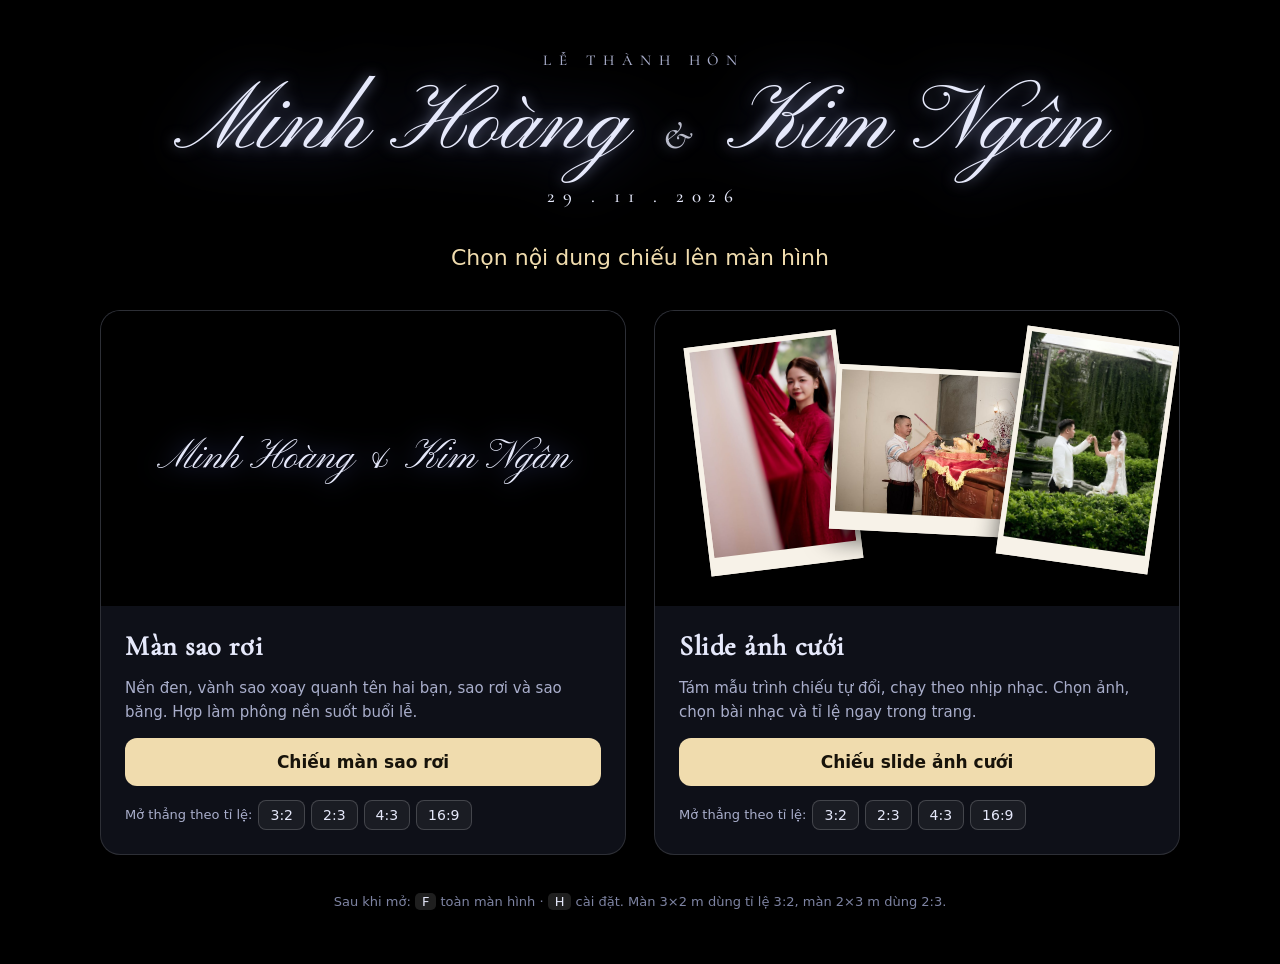
==== index.html @ 8061156f "Trang lễ cưới: trang chọn, màn sao rơi, slide ảnh cưới Co-Authored-By: Claude Fable 5.2 <noreply@ant" ====
<!doctype html>
<html lang="vi">
<head>
<meta charset="utf-8">
<meta name="viewport" content="width=device-width, initial-scale=1">
<meta name="robots" content="noindex, nofollow">
<title>Minh Hoàng &amp; Kim Ngân · Màn hình lễ cưới</title>
<link rel="stylesheet" href="sao-roi/fonts/fonts.css">
<style>
  :root { --ink: #e6e9fb; --soft: #a9aecb; --gold: #f0dcae; }
  * { box-sizing: border-box; margin: 0; }
  html, body { min-height: 100%; background: #000; }
  body {
    font-family: "Cormorant Garamond", "Times New Roman", serif; color: var(--ink);
    display: grid; place-items: center; padding: clamp(20px, 4vw, 56px) 16px;
    -webkit-font-smoothing: antialiased;
  }
  #sky { position: fixed; inset: 0; width: 100%; height: 100%; z-index: 0; }
  main { position: relative; z-index: 1; width: min(1080px, 100%); display: grid; gap: clamp(22px, 4vh, 44px); }

  header { text-align: center; }
  header small { font-size: clamp(12px, 1.4vw, 15px); font-weight: 500; letter-spacing: .5em; text-indent: .5em; text-transform: uppercase; color: var(--soft); display: block; }
  header h1 {
    font: 400 clamp(30px, 8vw, 92px)/1.25 "Pinyon Script", cursive; padding: 0 .2em; white-space: nowrap;
    filter: drop-shadow(0 0 .07em rgba(196, 208, 255, .5)) drop-shadow(0 0 .3em rgba(110, 130, 255, .3));
  }
  header h1 i { font: italic 500 .42em/1 "Cormorant Garamond", serif; opacity: .8; margin: 0 .3em; }
  header p { font-size: clamp(14px, 1.7vw, 19px); letter-spacing: .4em; text-indent: .4em; }

  .ask { text-align: center; font: 500 clamp(17px, 2vw, 22px)/1.4 system-ui, "Segoe UI", sans-serif; color: var(--gold); }
  .pick { display: grid; grid-template-columns: repeat(auto-fit, minmax(300px, 1fr)); gap: clamp(14px, 2.4vw, 28px); }

  .card {
    display: grid; grid-template-rows: auto 1fr; border-radius: 20px; overflow: hidden;
    background: rgba(18, 20, 30, .82); border: 1px solid rgba(255, 255, 255, .13);
    transition: border-color .25s, transform .25s, box-shadow .25s;
  }
  .card:hover, .card:focus-within { border-color: var(--gold); transform: translateY(-4px); box-shadow: 0 24px 60px rgba(0, 0, 0, .6), 0 0 50px rgba(240, 220, 174, .1); }
  .view { position: relative; aspect-ratio: 16 / 9; background: #000; overflow: hidden; display: block; color: var(--ink); text-decoration: none; }
  .view canvas { width: 100%; height: 100%; display: block; }
  .view .mini { position: absolute; inset: 0; display: grid; place-content: center; text-align: center; pointer-events: none; }
  .view .mini b { font: 400 clamp(22px, 3.4vw, 40px)/1.2 "Pinyon Script", cursive; filter: drop-shadow(0 0 .3em rgba(110, 130, 255, .5)); }
  .view .ph { position: absolute; background: #f7f2e8 center / cover no-repeat; border: 5px solid #f7f2e8; border-bottom-width: 18px;
    box-shadow: 0 10px 24px rgba(0, 0, 0, .6); transition: transform .5s cubic-bezier(.2, .8, .2, 1); }
  .card:hover .ph { transform: rotate(var(--r2)) scale(1.04); }

  .body { padding: clamp(16px, 2.2vw, 24px); display: grid; gap: 14px; align-content: start; font-family: system-ui, "Segoe UI", sans-serif; }
  .body h2 { font: 600 clamp(22px, 2.6vw, 28px)/1.2 "Cormorant Garamond", serif; letter-spacing: .02em; }
  .body p { font-size: 15px; line-height: 1.55; color: var(--soft); }
  .go {
    display: block; text-align: center; padding: 14px 18px; border-radius: 12px; text-decoration: none;
    font-weight: 600; font-size: 17px; background: var(--gold); color: #17130a; transition: background .15s;
  }
  .go:hover, .go:focus-visible { background: #fff0c9; outline: none; }
  .ratios { display: flex; flex-wrap: wrap; gap: 6px; align-items: center; font-size: 13px; color: var(--soft); }
  .ratios a {
    padding: 6px 11px; border-radius: 8px; text-decoration: none; color: var(--ink); font-size: 14px;
    border: 1px solid rgba(255, 255, 255, .18); background: rgba(255, 255, 255, .05);
  }
  .ratios a:hover, .ratios a:focus-visible { border-color: var(--gold); color: var(--gold); outline: none; }

  footer { text-align: center; font: 13px/1.7 system-ui, "Segoe UI", sans-serif; color: #7e84a3; }
  kbd { padding: 1px 7px; border-radius: 5px; background: rgba(255, 255, 255, .12); font: inherit; color: var(--ink); }
  @media (prefers-reduced-motion: reduce) { .card, .ph { transition: none; } }
</style>
</head>
<body>
<canvas id="sky"></canvas>

<main>
  <header>
    <small>Lễ Thành Hôn</small>
    <h1>Minh Hoàng <i>&amp;</i> Kim Ngân</h1>
    <p>29 . 11 . 2026</p>
  </header>

  <p class="ask">Chọn nội dung chiếu lên màn hình</p>

  <div class="pick">
    <article class="card">
      <a class="view" href="sao-roi/" aria-label="Mở màn sao rơi" tabindex="-1">
        <canvas id="demo"></canvas>
        <div class="mini"><b>Minh Hoàng &amp; Kim Ngân</b></div>
      </a>
      <div class="body">
        <h2>Màn sao rơi</h2>
        <p>Nền đen, vành sao xoay quanh tên hai bạn, sao rơi và sao băng. Hợp làm phông nền suốt buổi lễ.</p>
        <a class="go" href="sao-roi/">Chiếu màn sao rơi</a>
        <div class="ratios">Mở thẳng theo tỉ lệ:
          <a href="sao-roi/?ratio=3x2">3:2</a><a href="sao-roi/?ratio=2x3">2:3</a><a href="sao-roi/?ratio=4x3">4:3</a><a href="sao-roi/?ratio=16x9">16:9</a>
        </div>
      </div>
    </article>

    <article class="card">
      <a class="view" href="slide-anh/" aria-label="Mở slide ảnh cưới" tabindex="-1" id="stack"></a>
      <div class="body">
        <h2>Slide ảnh cưới</h2>
        <p>Tám mẫu trình chiếu tự đổi, chạy theo nhịp nhạc. Chọn ảnh, chọn bài nhạc và tỉ lệ ngay trong trang.</p>
        <a class="go" href="slide-anh/">Chiếu slide ảnh cưới</a>
        <div class="ratios">Mở thẳng theo tỉ lệ:
          <a href="slide-anh/?ratio=3x2">3:2</a><a href="slide-anh/?ratio=2x3">2:3</a><a href="slide-anh/?ratio=4x3">4:3</a><a href="slide-anh/?ratio=16x9">16:9</a>
        </div>
      </div>
    </article>
  </div>

  <footer>
    Sau khi mở: <kbd>F</kbd> toàn màn hình · <kbd>H</kbd> cài đặt. Màn 3×2 m dùng tỉ lệ 3:2, màn 2×3 m dùng 2:3.
  </footer>
</main>

<script src="slide-anh/photos.js"></script>
<script>
(() => {
  'use strict';
  const rnd = (a, b) => a + Math.random() * (b - a);

  /** Trời sao nhẹ: nền trang và ô xem trước của màn sao rơi dùng chung. */
  function sky(cv, { count, fall }) {
    const g = cv.getContext('2d');
    let W = 0, H = 0, stars = [], drops = [];
    function size() {
      const r = cv.getBoundingClientRect(), d = Math.min(devicePixelRatio || 1, 2);
      W = cv.width = Math.round(r.width * d); H = cv.height = Math.round(r.height * d);
      const n = Math.round(count * W * H / 2e6);
      stars = Array.from({ length: n }, () => ({ x: Math.random(), y: Math.random(), s: rnd(.6, 1.9) * d, a: rnd(.2, .9), tw: rnd(.4, 2.2), ph: rnd(0, 6.28) }));
      drops = Array.from({ length: fall }, () => ({ x: Math.random(), y: rnd(-.2, 1), v: rnd(.05, .2), l: rnd(.04, .12), a: rnd(.2, .7) }));
    }
    size(); new ResizeObserver(size).observe(cv);
    let last = performance.now();
    (function frame(now) {
      requestAnimationFrame(frame);
      const dt = Math.min(.05, Math.max(0, (now - last) / 1000)), t = now / 1000; last = now;
      g.clearRect(0, 0, W, H);
      g.fillStyle = '#dfe6ff';
      for (const s of stars) { g.globalAlpha = s.a * (.55 + .45 * Math.sin(t * s.tw + s.ph)); g.fillRect(s.x * W, s.y * H, s.s, s.s); }
      for (const d of drops) {
        d.y += d.v * dt; if (d.y - d.l > 1) { d.y = -.05; d.x = Math.random(); }
        const x = d.x * W, y = d.y * H, l = d.l * H, gr = g.createLinearGradient(0, y - l, 0, y);
        gr.addColorStop(0, 'rgba(210,220,255,0)'); gr.addColorStop(1, `rgba(255,255,255,${d.a})`);
        g.globalAlpha = 1; g.fillStyle = gr; g.fillRect(x, y - l, Math.max(1, W / 900), l);
        g.fillStyle = '#dfe6ff';
      }
      g.globalAlpha = 1;
    })(last);
  }
  sky(document.getElementById('sky'), { count: 260, fall: 0 });
  sky(document.getElementById('demo'), { count: 900, fall: 14 });

  // Ô xem trước của slide: ba tấm ảnh chọn ngẫu nhiên, xếp chồng kiểu ảnh lấy liền
  const stack = document.getElementById('stack'), all = window.PHOTOS || [];
  const pickOne = want => { const c = all.filter(want); return c.length ? c[(Math.random() * c.length) | 0] : all[(Math.random() * all.length) | 0]; };
  const spots = [
    { p: pickOne(p => p.a < 1), l: 8, t: 9, h: 78, r: -7 },
    { p: pickOne(p => p.a > 1), l: 34, t: 20, h: 56, r: 3 },
    { p: pickOne(p => p.a < 1), l: 68, t: 8, h: 78, r: 8 },
  ];
  for (const s of spots) {
    if (!s.p) continue;
    const d = document.createElement('div'); d.className = 'ph';
    d.style.cssText = `left:${s.l}%;top:${s.t}%;height:${s.h}%;aspect-ratio:${s.p.a};transform:rotate(${s.r}deg);--r2:${s.r * .4}deg;` +
      `background-image:url("slide-anh/photos/s/${encodeURIComponent(s.p.f)}");background-position:${s.p.fx * 100}% ${s.p.fy * 100}%`;
    stack.appendChild(d);
  }
})();
</script>
</body>
</html>
---- sao-roi/fonts/fonts.css ----
@font-face {
  font-family: 'Cormorant Garamond';
  font-style: italic;
  font-weight: 500;
  font-display: block;
  src: url(CormorantGaramond-italic-vietnamese.woff2) format('woff2');
  unicode-range: U+0102-0103, U+0110-0111, U+0128-0129, U+0168-0169, U+01A0-01A1, U+01AF-01B0, U+0300-0301, U+0303-0304, U+0308-0309, U+0323, U+0329, U+1EA0-1EF9, U+20AB;
}
@font-face {
  font-family: 'Cormorant Garamond';
  font-style: italic;
  font-weight: 500;
  font-display: block;
  src: url(CormorantGaramond-italic-latin-ext.woff2) format('woff2');
  unicode-range: U+0100-02BA, U+02BD-02C5, U+02C7-02CC, U+02CE-02D7, U+02DD-02FF, U+0304, U+0308, U+0329, U+1D00-1DBF, U+1E00-1E9F, U+1EF2-1EFF, U+2020, U+20A0-20AB, U+20AD-20C4, U+2113, U+2C60-2C7F, U+A720-A7FF;
}
@font-face {
  font-family: 'Cormorant Garamond';
  font-style: italic;
  font-weight: 500;
  font-display: block;
  src: url(CormorantGaramond-italic-latin.woff2) format('woff2');
  unicode-range: U+0000-00FF, U+0131, U+0152-0153, U+02BB-02BC, U+02C6, U+02DA, U+02DC, U+0304, U+0308, U+0329, U+2000-206F, U+20AC, U+2122, U+2191, U+2193, U+2212, U+2215, U+FEFF, U+FFFD;
}
@font-face {
  font-family: 'Cormorant Garamond';
  font-style: normal;
  font-weight: 500;
  font-display: block;
  src: url(CormorantGaramond-normal-vietnamese.woff2) format('woff2');
  unicode-range: U+0102-0103, U+0110-0111, U+0128-0129, U+0168-0169, U+01A0-01A1, U+01AF-01B0, U+0300-0301, U+0303-0304, U+0308-0309, U+0323, U+0329, U+1EA0-1EF9, U+20AB;
}
@font-face {
  font-family: 'Cormorant Garamond';
  font-style: normal;
  font-weight: 500;
  font-display: block;
  src: url(CormorantGaramond-normal-latin-ext.woff2) format('woff2');
  unicode-range: U+0100-02BA, U+02BD-02C5, U+02C7-02CC, U+02CE-02D7, U+02DD-02FF, U+0304, U+0308, U+0329, U+1D00-1DBF, U+1E00-1E9F, U+1EF2-1EFF, U+2020, U+20A0-20AB, U+20AD-20C4, U+2113, U+2C60-2C7F, U+A720-A7FF;
}
@font-face {
  font-family: 'Cormorant Garamond';
  font-style: normal;
  font-weight: 500;
  font-display: block;
  src: url(CormorantGaramond-normal-latin.woff2) format('woff2');
  unicode-range: U+0000-00FF, U+0131, U+0152-0153, U+02BB-02BC, U+02C6, U+02DA, U+02DC, U+0304, U+0308, U+0329, U+2000-206F, U+20AC, U+2122, U+2191, U+2193, U+2212, U+2215, U+FEFF, U+FFFD;
}
@font-face {
  font-family: 'Pinyon Script';
  font-style: normal;
  font-weight: 400;
  font-display: block;
  src: url(PinyonScript-normal-vietnamese.woff2) format('woff2');
  unicode-range: U+0102-0103, U+0110-0111, U+0128-0129, U+0168-0169, U+01A0-01A1, U+01AF-01B0, U+0300-0301, U+0303-0304, U+0308-0309, U+0323, U+0329, U+1EA0-1EF9, U+20AB;
}
@font-face {
  font-family: 'Pinyon Script';
  font-style: normal;
  font-weight: 400;
  font-display: block;
  src: url(PinyonScript-normal-latin-ext.woff2) format('woff2');
  unicode-range: U+0100-02BA, U+02BD-02C5, U+02C7-02CC, U+02CE-02D7, U+02DD-02FF, U+0304, U+0308, U+0329, U+1D00-1DBF, U+1E00-1E9F, U+1EF2-1EFF, U+2020, U+20A0-20AB, U+20AD-20C4, U+2113, U+2C60-2C7F, U+A720-A7FF;
}
@font-face {
  font-family: 'Pinyon Script';
  font-style: normal;
  font-weight: 400;
  font-display: block;
  src: url(PinyonScript-normal-latin.woff2) format('woff2');
  unicode-range: U+0000-00FF, U+0131, U+0152-0153, U+02BB-02BC, U+02C6, U+02DA, U+02DC, U+0304, U+0308, U+0329, U+2000-206F, U+20AC, U+2122, U+2191, U+2193, U+2212, U+2215, U+FEFF, U+FFFD;
}
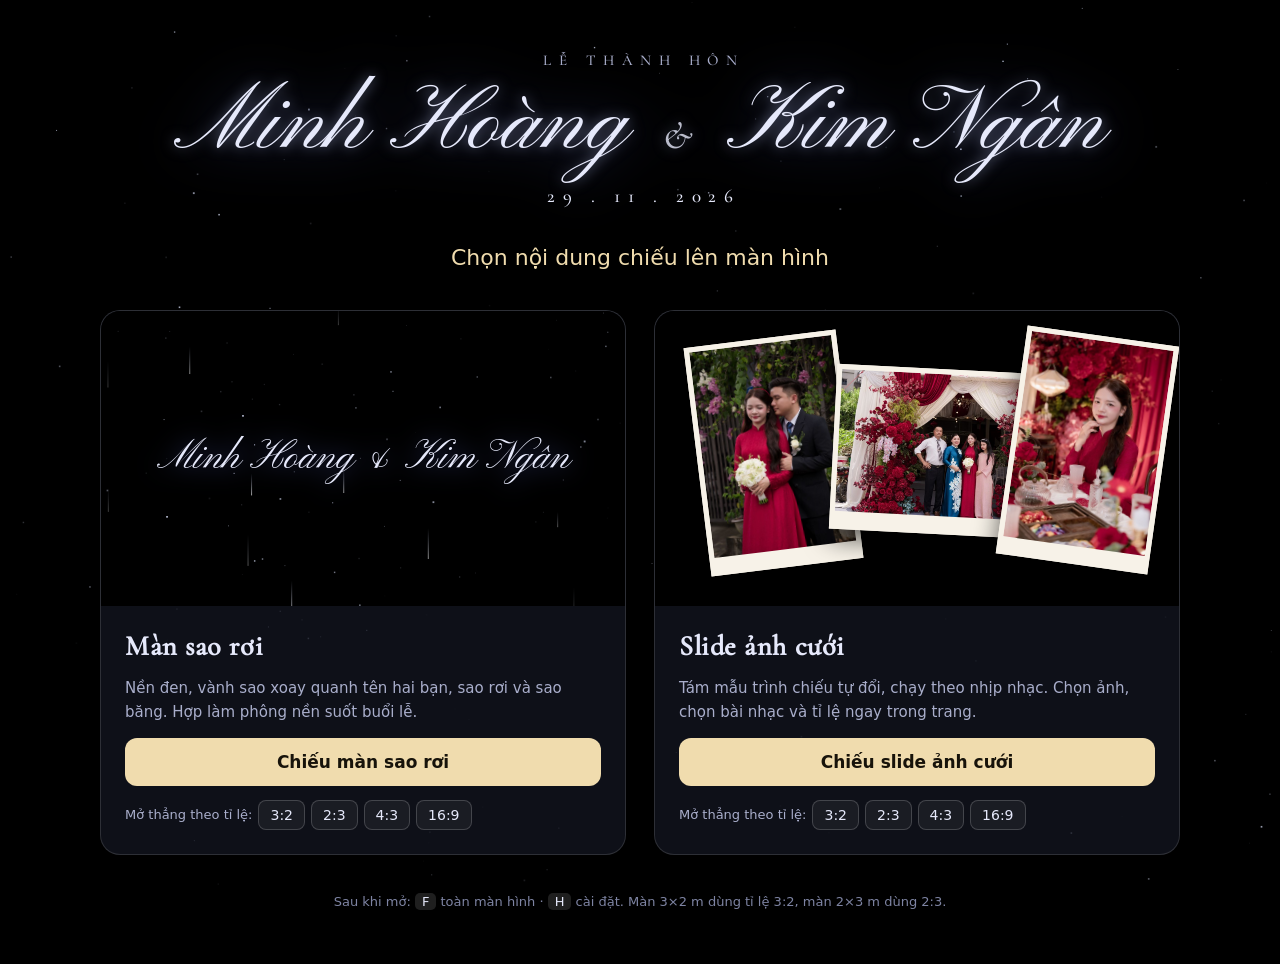
==== commit 1b9bd83c: "Tối ưu giao diện điện thoại; trộn thứ tự nhạc mỗi lần tải trang Co-Authored-By: Claude Fable 5.2 <no" ====
--- a/index.html
+++ b/index.html
@@ -2,7 +2,8 @@
 <html lang="vi">
 <head>
 <meta charset="utf-8">
-<meta name="viewport" content="width=device-width, initial-scale=1">
+<meta name="viewport" content="width=device-width, initial-scale=1, viewport-fit=cover">
+<meta name="theme-color" content="#000000">
 <meta name="robots" content="noindex, nofollow">
 <title>Minh Hoàng &amp; Kim Ngân · Màn hình lễ cưới</title>
 <link rel="stylesheet" href="sao-roi/fonts/fonts.css">
@@ -61,6 +62,13 @@
 
   footer { text-align: center; font: 13px/1.7 system-ui, "Segoe UI", sans-serif; color: #7e84a3; }
   kbd { padding: 1px 7px; border-radius: 5px; background: rgba(255, 255, 255, .12); font: inherit; color: var(--ink); }
+  @media (max-width: 640px) {
+    .pick { grid-template-columns: 1fr; }
+    .view { aspect-ratio: 2 / 1; }
+    .ratios a { padding: 10px 14px; flex: 1; text-align: center; }
+    .ratios { row-gap: 8px; }
+    footer kbd { display: none; }
+  }
   @media (prefers-reduced-motion: reduce) { .card, .ph { transition: none; } }
 </style>
 </head>
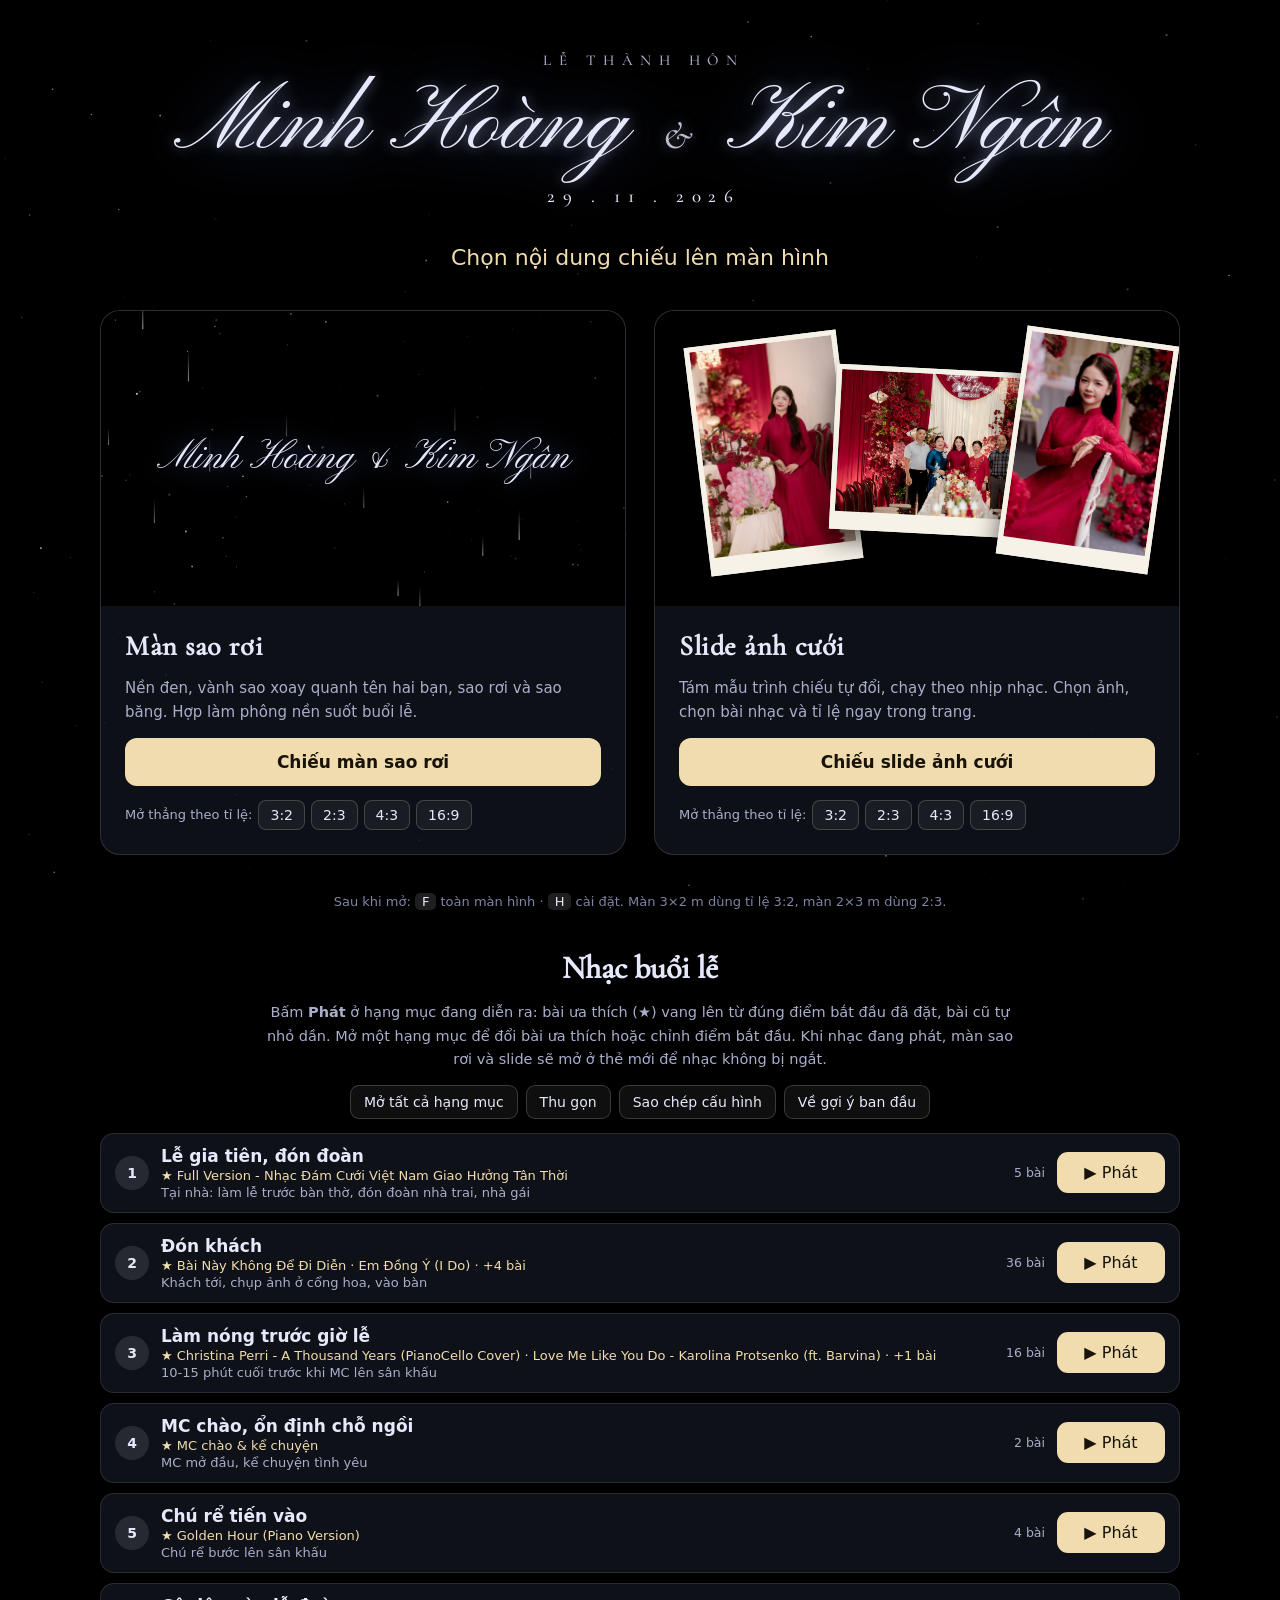
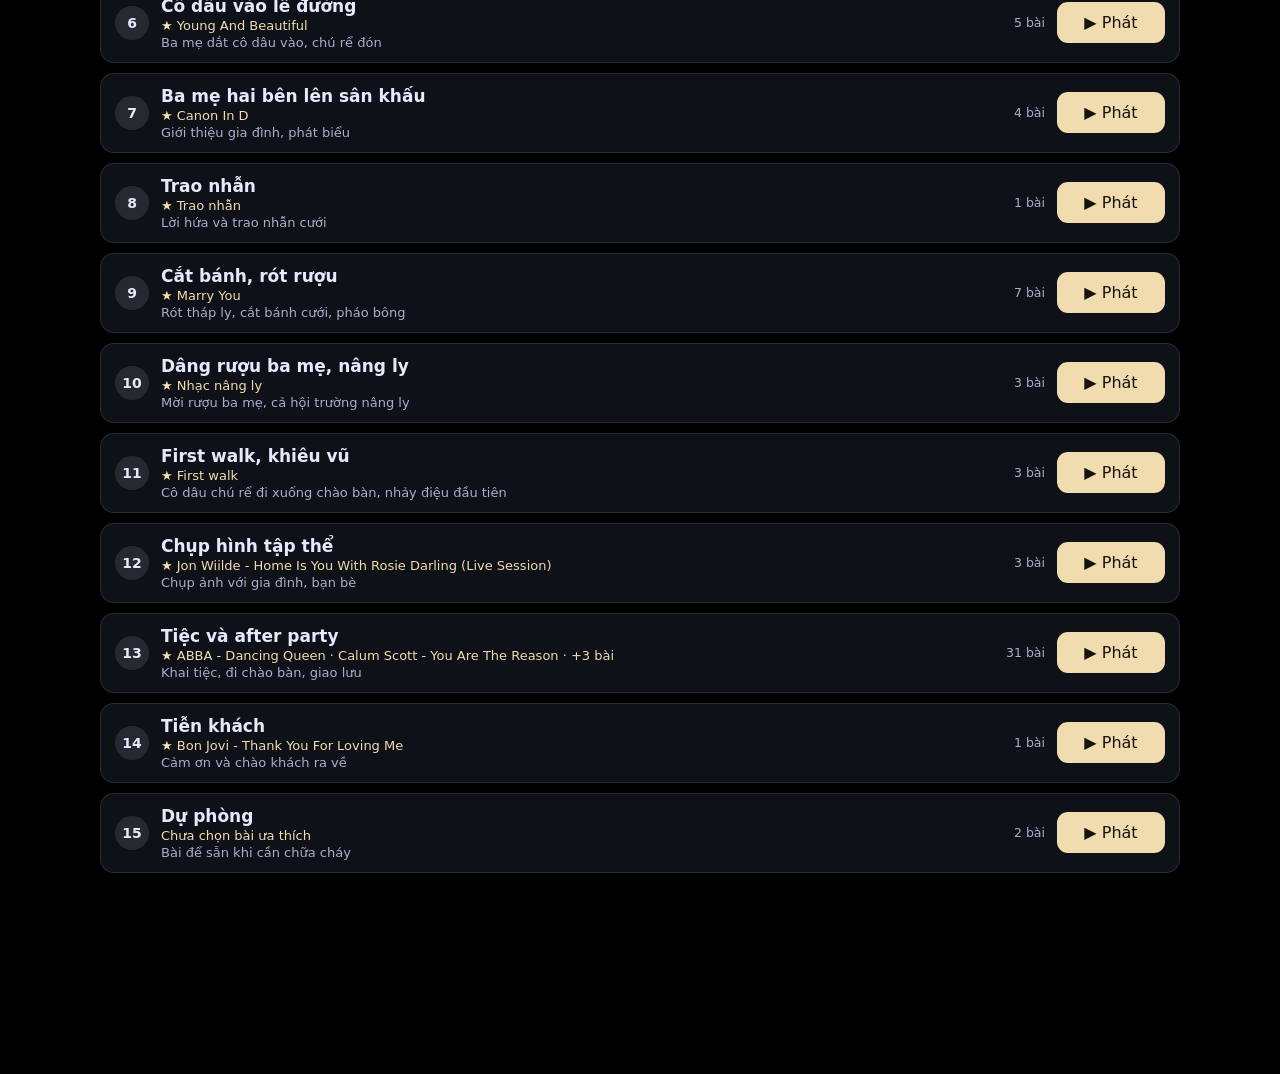
==== commit 92f0853c: "Bảng nhạc buổi lễ trên trang chọn: 15 hạng mục, bài ưa thích, điểm bắt đầu Co-Authored-By: Claude Fa" ====
--- a/index.html
+++ b/index.html
@@ -7,6 +7,7 @@
 <meta name="robots" content="noindex, nofollow">
 <title>Minh Hoàng &amp; Kim Ngân · Màn hình lễ cưới</title>
 <link rel="stylesheet" href="sao-roi/fonts/fonts.css">
+<link rel="stylesheet" href="nhac-le/board.css">
 <style>
   :root { --ink: #e6e9fb; --soft: #a9aecb; --gold: #f0dcae; }
   * { box-sizing: border-box; margin: 0; }
@@ -116,9 +117,13 @@
   <footer>
     Sau khi mở: <kbd>F</kbd> toàn màn hình · <kbd>H</kbd> cài đặt. Màn 3×2 m dùng tỉ lệ 3:2, màn 2×3 m dùng 2:3.
   </footer>
+
+  <section class="music" id="music"></section>
+
 </main>
 
 <script src="slide-anh/photos.js"></script>
+<script src="nhac-le/list.js"></script>
 <script>
 (() => {
   'use strict';
@@ -173,5 +178,6 @@
   }
 })();
 </script>
+<script src="nhac-le/board.js"></script>
 </body>
 </html>
--- a/nhac-le/board.css
+++ b/nhac-le/board.css
@@ -0,0 +1,93 @@
+/* Bảng nhạc buổi lễ trên trang chọn */
+.music { display: grid; gap: 14px; font-family: system-ui, "Segoe UI", sans-serif; padding-bottom: 150px; }
+.music > h2 { font: 600 clamp(24px, 3vw, 32px)/1.2 "Cormorant Garamond", serif; text-align: center; color: var(--ink); }
+.music > .lead { text-align: center; font-size: 14.5px; line-height: 1.6; color: var(--soft); max-width: 760px; margin: 0 auto; }
+.music button { font: inherit; color: inherit; cursor: pointer; }
+.tools { display: flex; flex-wrap: wrap; gap: 8px; justify-content: center; }
+.tools button, .ed button, .pl button {
+  padding: 8px 13px; border-radius: 9px; font-size: 14px; color: var(--ink);
+  border: 1px solid rgba(255, 255, 255, .18); background: rgba(255, 255, 255, .06);
+}
+.tools button:hover, .ed button:hover, .pl button:hover { background: rgba(255, 255, 255, .15); }
+
+.ph-row { border-radius: 14px; background: rgba(18, 20, 30, .86); border: 1px solid rgba(255, 255, 255, .11); overflow: hidden; }
+.ph-row.on { border-color: var(--gold); box-shadow: 0 0 34px rgba(240, 220, 174, .12); }
+.ph-head { display: grid; grid-template-columns: auto 1fr auto auto; gap: 12px; align-items: center; padding: 12px 14px; cursor: pointer; }
+.ph-head:hover { background: rgba(255, 255, 255, .04); }
+.ph-num { width: 34px; height: 34px; border-radius: 50%; display: grid; place-items: center; font-weight: 600; font-size: 14px; background: rgba(255, 255, 255, .1); }
+.ph-row.on .ph-num { background: var(--gold); color: #17130a; }
+.ph-row.done .ph-num { background: rgba(120, 200, 140, .25); color: #9be3ae; }
+.ph-name b { display: block; font-size: 17px; color: var(--ink); }
+.ph-name span { display: block; font-size: 13px; color: var(--soft); margin-top: 2px; }
+.ph-name .favs { color: var(--gold); }
+.ph-count { font-size: 12.5px; color: var(--soft); white-space: nowrap; }
+.ph-play {
+  min-width: 108px; padding: 11px 16px !important; border-radius: 11px; border: 0 !important; font-weight: 600; font-size: 15px;
+  background: var(--gold) !important; color: #17130a !important;
+}
+.ph-play:hover { background: #fff0c9 !important; }
+.ph-row.on .ph-play { background: rgba(255, 255, 255, .12) !important; color: var(--gold) !important; }
+.ph-body { display: none; border-top: 1px solid rgba(255, 255, 255, .08); padding: 6px 8px 10px; }
+.ph-row.open .ph-body { display: block; }
+
+.sg { display: grid; grid-template-columns: auto 1fr auto auto; gap: 10px; align-items: center; padding: 7px 6px; border-radius: 9px; }
+.sg:hover { background: rgba(255, 255, 255, .04); }
+.sg.cur { background: rgba(240, 220, 174, .1); }
+.sg .star { width: 38px; height: 38px; border-radius: 50%; border: 0; background: transparent; font-size: 21px; color: rgba(255, 255, 255, .28); }
+.sg .star[aria-pressed=true] { color: var(--gold); }
+.sg .star:hover { background: rgba(255, 255, 255, .1); }
+.sg .ti { min-width: 0; }
+.sg .ti b { display: block; font-weight: 500; font-size: 14.5px; color: var(--ink); overflow: hidden; text-overflow: ellipsis; white-space: nowrap; }
+.sg .ti small { font-size: 12px; color: var(--soft); }
+.sg .at { font-size: 12.5px; padding: 6px 10px; border-radius: 8px; white-space: nowrap; color: var(--soft);
+  border: 1px solid rgba(255, 255, 255, .14); background: transparent; font-variant-numeric: tabular-nums; }
+.sg .at.set { color: var(--gold); border-color: rgba(240, 220, 174, .5); }
+.sg .go { width: 40px; height: 38px; border-radius: 9px; border: 1px solid rgba(255, 255, 255, .18); background: rgba(255, 255, 255, .06); color: var(--ink); }
+.sg .go:hover { background: rgba(255, 255, 255, .16); }
+
+/* Ô chỉnh điểm bắt đầu của bài đang mở */
+.ed { grid-column: 1 / -1; display: grid; gap: 8px; padding: 10px 12px 12px; margin: 2px 0 6px; border-radius: 10px; background: rgba(0, 0, 0, .35); border: 1px solid rgba(240, 220, 174, .25); }
+.ed p { font-size: 13px; color: var(--soft); line-height: 1.5; }
+.ed p b { color: var(--gold); font-variant-numeric: tabular-nums; }
+.ed .btns { display: flex; flex-wrap: wrap; gap: 6px; }
+.ed .hot { background: var(--gold); color: #17130a; border-color: transparent; font-weight: 600; }
+.ed .hot:hover { background: #fff0c9; }
+
+/* Thanh phát cố định dưới đáy */
+.pl {
+  position: fixed; left: 50%; bottom: 12px; translate: -50% 0; z-index: 10; width: min(1080px, calc(100vw - 16px));
+  display: grid; grid-template-columns: 1fr auto; gap: 8px 14px; align-items: center; padding: 12px 14px;
+  border-radius: 16px; background: rgba(14, 16, 24, .95); backdrop-filter: blur(14px);
+  border: 1px solid rgba(240, 220, 174, .35); box-shadow: 0 14px 50px rgba(0, 0, 0, .7);
+  font-family: system-ui, "Segoe UI", sans-serif; color: var(--ink);
+  padding-bottom: calc(12px + env(safe-area-inset-bottom));
+}
+.pl[hidden] { display: none; }
+.pl .what { min-width: 0; }
+.pl .what small { display: block; font-size: 12px; color: var(--gold); letter-spacing: .04em; text-transform: uppercase; }
+.pl .what b { display: block; font-size: 16px; font-weight: 600; overflow: hidden; text-overflow: ellipsis; white-space: nowrap; }
+.pl .ctl { display: flex; flex-wrap: wrap; gap: 6px; align-items: center; justify-content: flex-end; }
+.pl .stop { background: #c9463d; border-color: transparent; color: #fff; font-weight: 600; }
+.pl .stop:hover { background: #df5a50; }
+.pl .nextp { background: var(--gold); color: #17130a; border-color: transparent; font-weight: 600; max-width: 260px; overflow: hidden; text-overflow: ellipsis; white-space: nowrap; }
+.pl .nextp:hover { background: #fff0c9; }
+.pl .seek { grid-column: 1 / -1; display: grid; grid-template-columns: auto 1fr auto auto auto; gap: 10px; align-items: center; font-size: 13px; color: var(--soft); font-variant-numeric: tabular-nums; }
+.pl input[type=range] { width: 100%; accent-color: var(--gold); height: 26px; }
+.pl .vol { width: 110px; }
+.pl .clock { color: var(--ink); font-weight: 600; }
+
+@media (max-width: 700px) {
+  .ph-head { grid-template-columns: auto 1fr auto; gap: 10px; padding: 10px; }
+  .ph-count { display: none; }
+  .ph-play { min-width: 84px; padding: 11px 10px !important; }
+  .sg { grid-template-columns: auto 1fr auto; gap: 6px; }
+  .sg .at { grid-column: 2; justify-self: start; }
+  .sg .go { grid-column: 3; grid-row: 1 / 3; height: 44px; }
+  .sg .ti b { white-space: normal; }
+  .pl { grid-template-columns: 1fr; bottom: 6px; padding: 10px; }
+  .pl .ctl { justify-content: stretch; }
+  .pl .ctl button { flex: 1 1 auto; min-height: 44px; }
+  .pl .seek { grid-template-columns: auto 1fr auto; }
+  .pl .vol, .pl .seek .v { display: none; }
+  .music { padding-bottom: 230px; }
+}
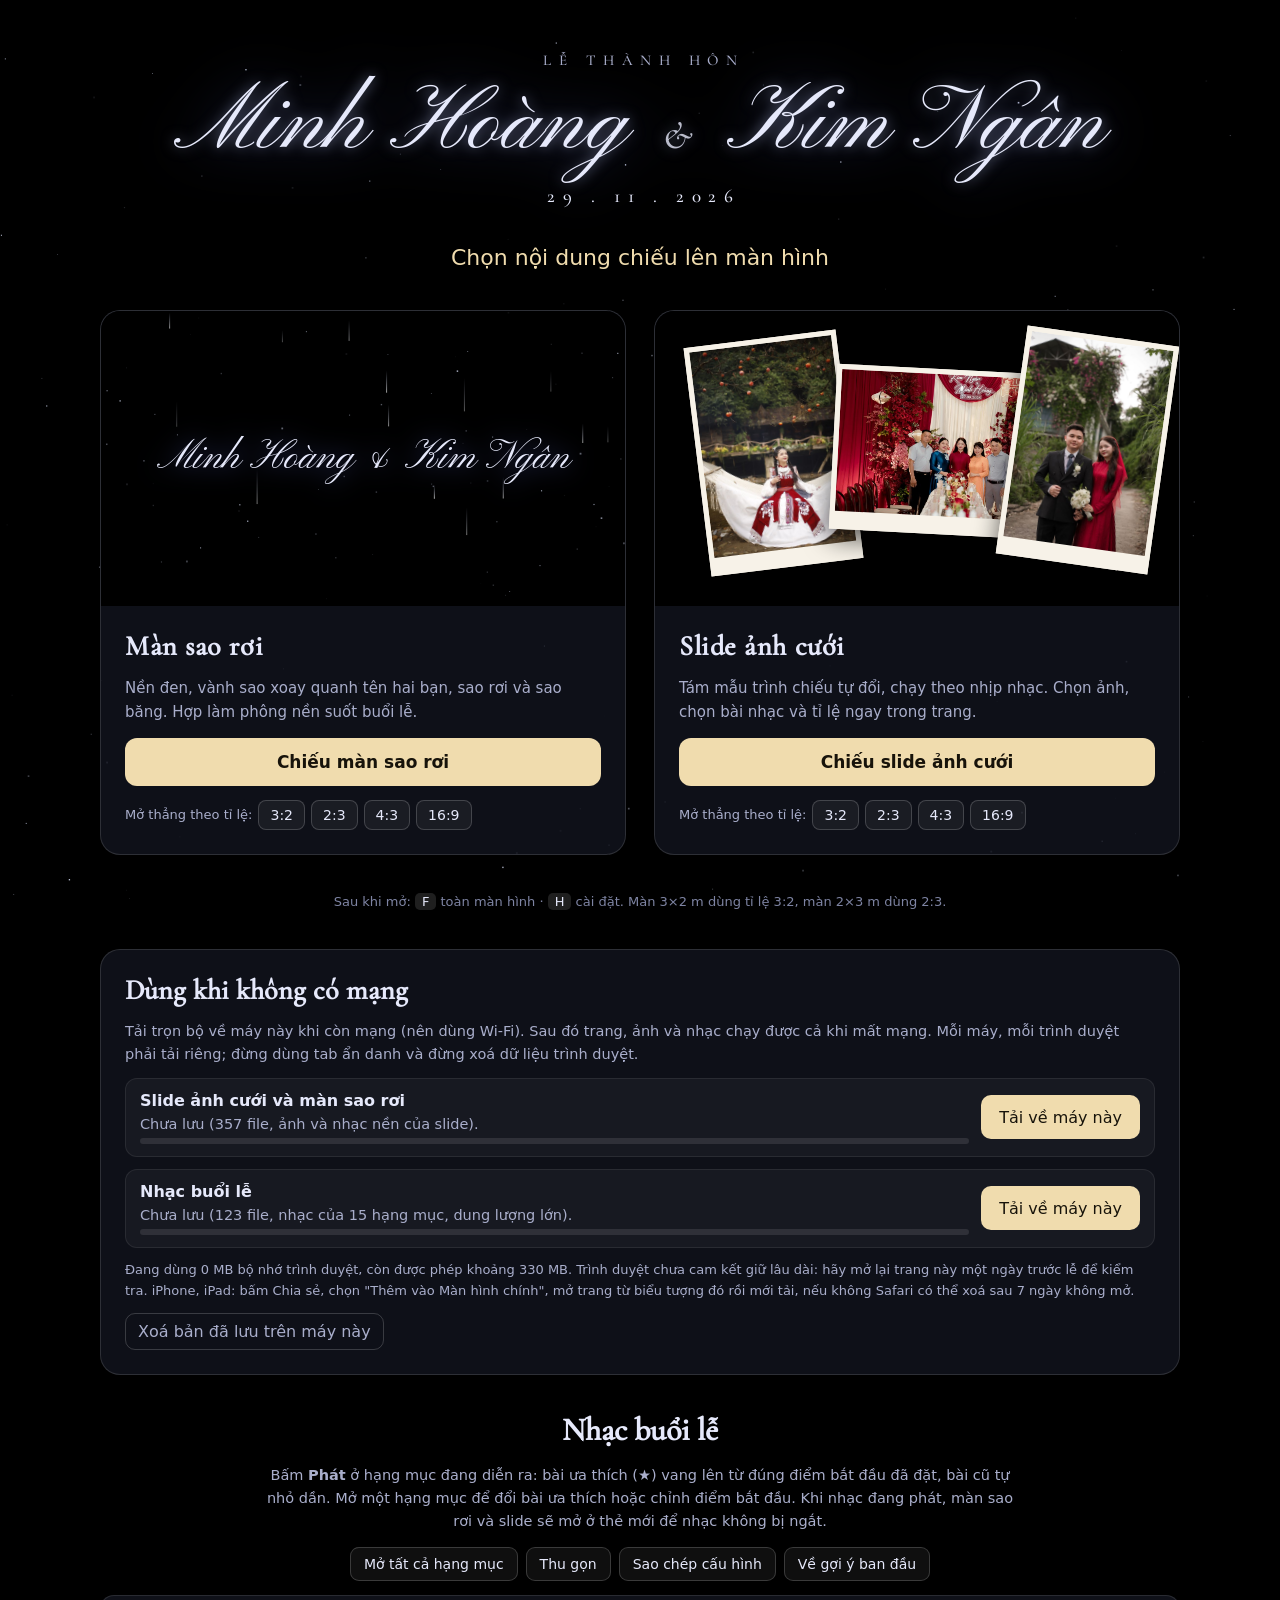
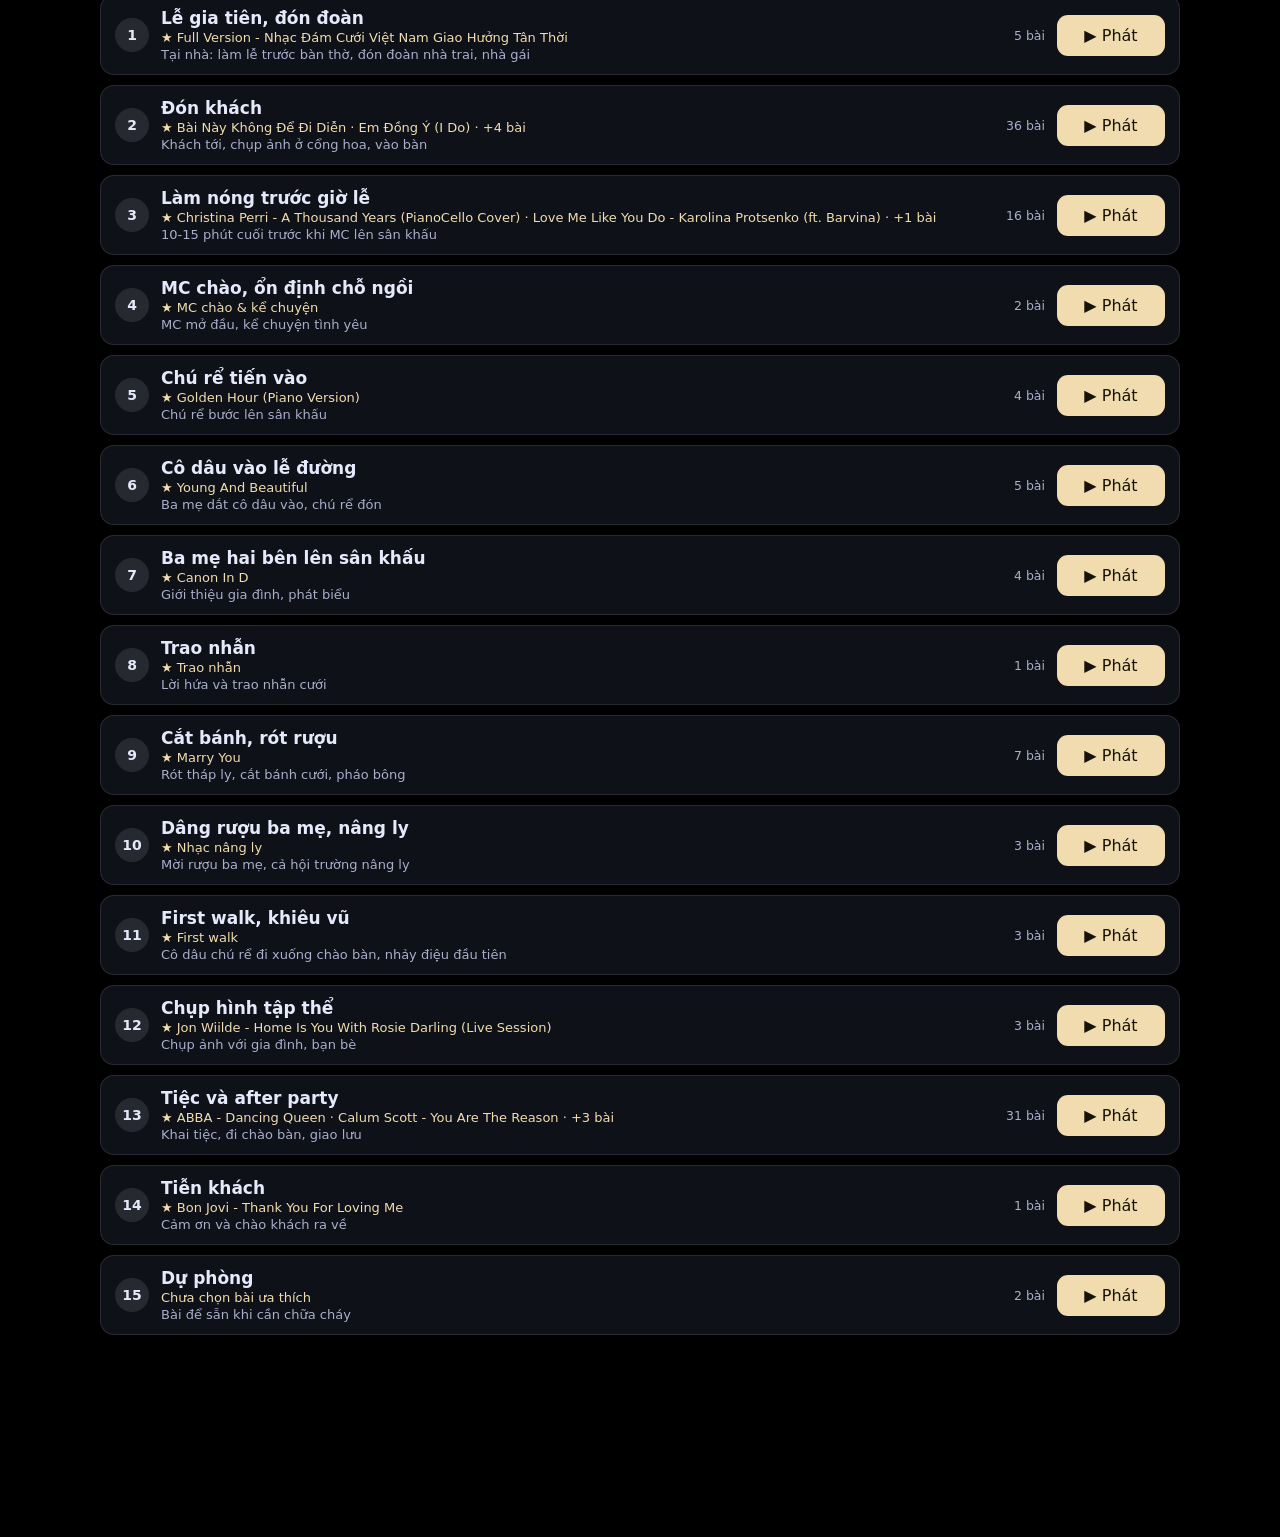
==== commit a59af84b: "Dùng không cần mạng (service worker, nút tải trọn bộ) và ảnh mặc định không chiếu (skip.js) Co-Autho" ====
--- a/index.html
+++ b/index.html
@@ -4,6 +4,9 @@
 <meta charset="utf-8">
 <meta name="viewport" content="width=device-width, initial-scale=1, viewport-fit=cover">
 <meta name="theme-color" content="#000000">
+<link rel="manifest" href="manifest.webmanifest">
+<meta name="apple-mobile-web-app-capable" content="yes">
+<meta name="apple-mobile-web-app-status-bar-style" content="black">
 <meta name="robots" content="noindex, nofollow">
 <title>Minh Hoàng &amp; Kim Ngân · Màn hình lễ cưới</title>
 <link rel="stylesheet" href="sao-roi/fonts/fonts.css">
@@ -60,6 +63,23 @@
     border: 1px solid rgba(255, 255, 255, .18); background: rgba(255, 255, 255, .05);
   }
   .ratios a:hover, .ratios a:focus-visible { border-color: var(--gold); color: var(--gold); outline: none; }
+
+  .offline { display: grid; gap: 12px; font-family: system-ui, "Segoe UI", sans-serif; padding: clamp(16px, 2.2vw, 24px);
+    border-radius: 20px; background: rgba(18, 20, 30, .82); border: 1px solid rgba(255, 255, 255, .13); }
+  .offline h2 { font: 600 clamp(22px, 2.6vw, 28px)/1.2 "Cormorant Garamond", serif; }
+  .offline .lead, .off-foot { font-size: 14.5px; line-height: 1.6; color: var(--soft); }
+  .off-foot { font-size: 13px; }
+  .off-row { display: flex; flex-wrap: wrap; gap: 12px; align-items: center; padding: 12px 14px; border-radius: 12px;
+    background: rgba(255, 255, 255, .04); border: 1px solid rgba(255, 255, 255, .08); }
+  .off-txt { flex: 1 1 260px; display: grid; gap: 6px; font-size: 14.5px; color: var(--soft); }
+  .off-txt b { color: var(--ink); font-size: 16px; }
+  .off-txt .ok { color: #9be3a8; } .off-txt .bad { color: #ffb4a8; }
+  .off-bar { height: 6px; border-radius: 3px; background: rgba(255, 255, 255, .1); overflow: hidden; }
+  .off-bar i { display: block; height: 100%; width: 0; background: var(--gold); transition: width .3s; }
+  .offline button { font: inherit; cursor: pointer; border-radius: 10px; }
+  .off-go { padding: 12px 18px; font-weight: 600; background: var(--gold); color: #17130a; border: 0; min-height: 44px; }
+  .off-go:disabled { opacity: .5; cursor: default; }
+  .off-wipe { justify-self: start; padding: 8px 12px; font-size: 13px; color: var(--soft); background: none; border: 1px solid rgba(255, 255, 255, .18); }
 
   footer { text-align: center; font: 13px/1.7 system-ui, "Segoe UI", sans-serif; color: #7e84a3; }
   kbd { padding: 1px 7px; border-radius: 5px; background: rgba(255, 255, 255, .12); font: inherit; color: var(--ink); }
@@ -117,6 +137,8 @@
   <footer>
     Sau khi mở: <kbd>F</kbd> toàn màn hình · <kbd>H</kbd> cài đặt. Màn 3×2 m dùng tỉ lệ 3:2, màn 2×3 m dùng 2:3.
   </footer>
+
+  <section class="offline" id="offline"></section>
 
   <section class="music" id="music"></section>
 
@@ -179,5 +201,6 @@
 })();
 </script>
 <script src="nhac-le/board.js"></script>
+<script src="offline.js"></script>
 </body>
 </html>
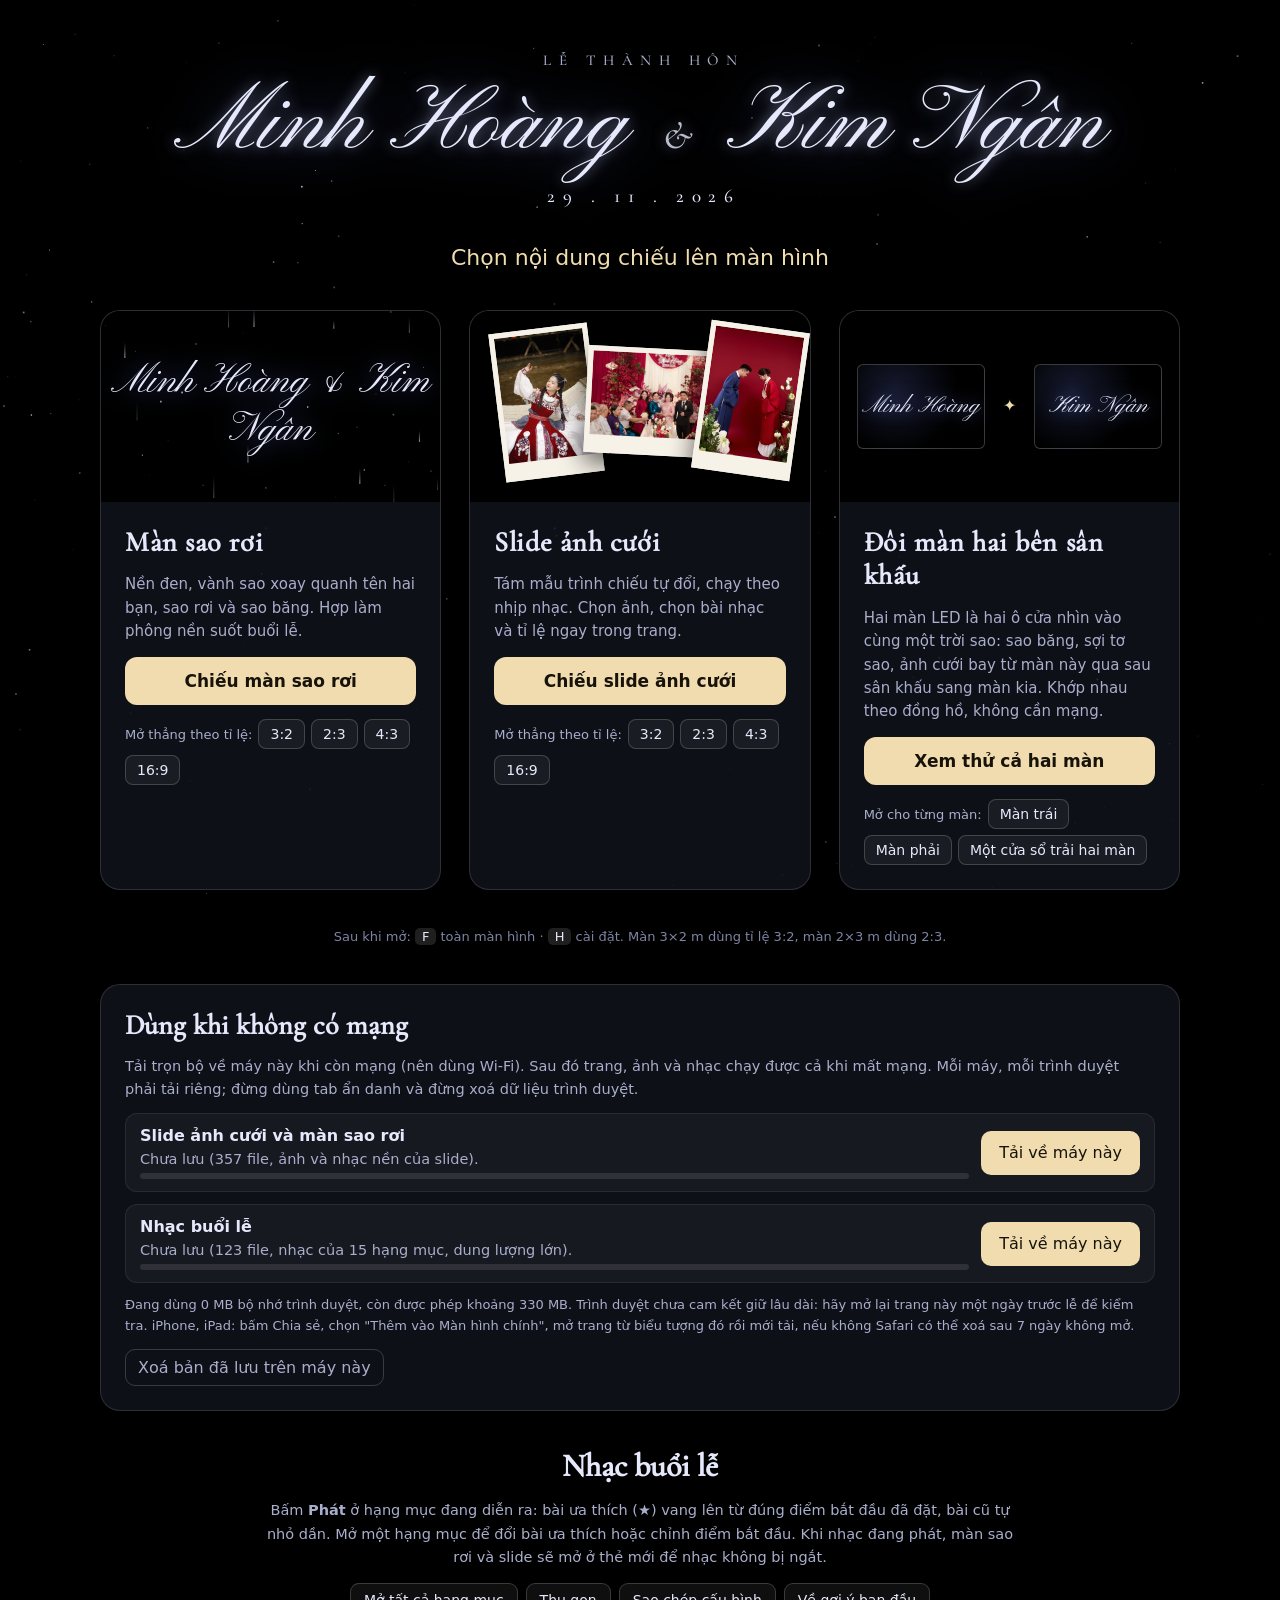
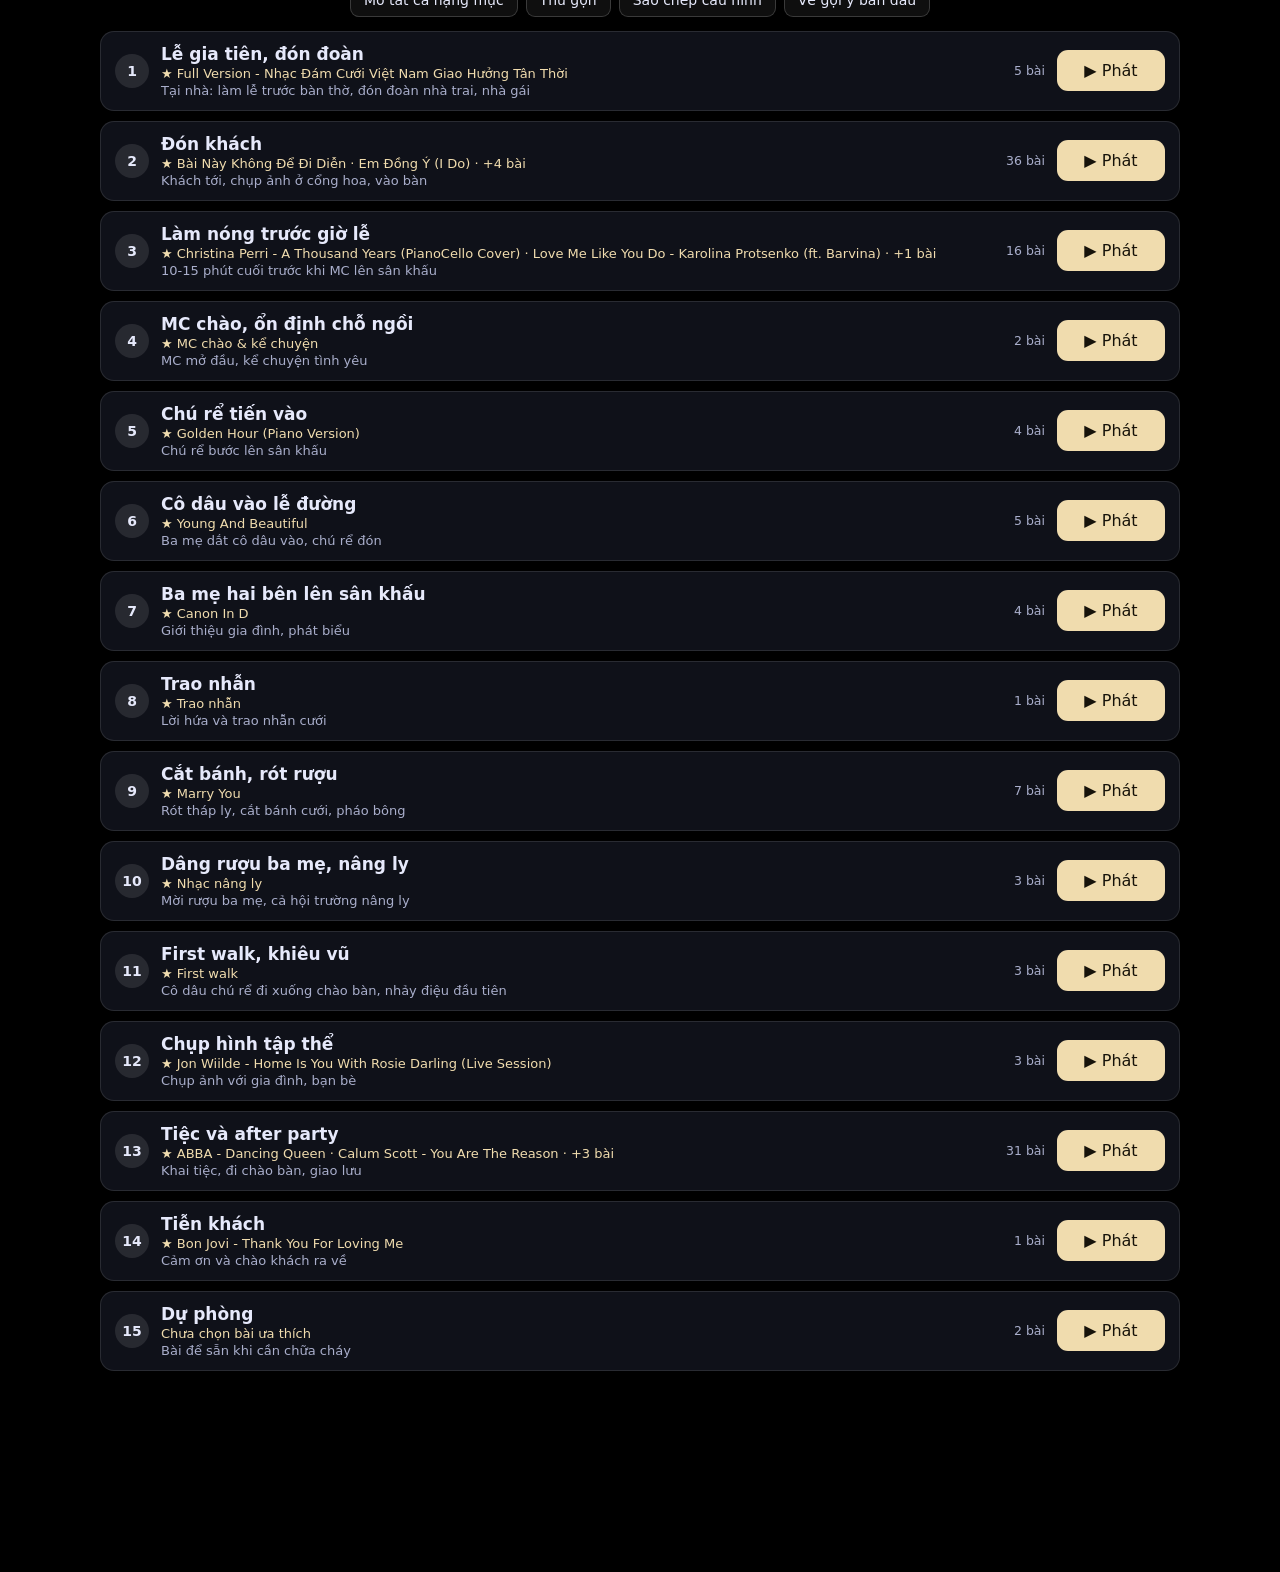
==== commit 6554399b: "Đôi màn: hai màn LED hai bên sân khấu chiếu chung một trời sao (5 cảnh, khớp theo đồng hồ) Co-Author" ====
--- a/index.html
+++ b/index.html
@@ -49,6 +49,12 @@
     box-shadow: 0 10px 24px rgba(0, 0, 0, .6); transition: transform .5s cubic-bezier(.2, .8, .2, 1); }
   .card:hover .ph { transform: rotate(var(--r2)) scale(1.04); }
 
+  .view.duo { display: flex; align-items: center; justify-content: center; gap: 6%; padding: 0 5%; }
+  .view.duo span { flex: 1; aspect-ratio: 3 / 2; display: grid; place-items: center; border: 1px solid rgba(255, 255, 255, .22); border-radius: 6px;
+    background: radial-gradient(circle at 30% 30%, rgba(120, 140, 255, .18), transparent 60%); }
+  .view.duo b { font: 400 clamp(15px, 2vw, 24px)/1.2 "Pinyon Script", cursive; filter: drop-shadow(0 0 .3em rgba(110, 130, 255, .6)); }
+  .view.duo i { font-style: normal; color: var(--gold); }
+
   .body { padding: clamp(16px, 2.2vw, 24px); display: grid; gap: 14px; align-content: start; font-family: system-ui, "Segoe UI", sans-serif; }
   .body h2 { font: 600 clamp(22px, 2.6vw, 28px)/1.2 "Cormorant Garamond", serif; letter-spacing: .02em; }
   .body p { font-size: 15px; line-height: 1.55; color: var(--soft); }
@@ -129,6 +135,20 @@
         <a class="go" href="slide-anh/">Chiếu slide ảnh cưới</a>
         <div class="ratios">Mở thẳng theo tỉ lệ:
           <a href="slide-anh/?ratio=3x2">3:2</a><a href="slide-anh/?ratio=2x3">2:3</a><a href="slide-anh/?ratio=4x3">4:3</a><a href="slide-anh/?ratio=16x9">16:9</a>
+        </div>
+      </div>
+    </article>
+
+    <article class="card">
+      <a class="view duo" href="doi-man/?man=xem" aria-label="Xem thử đôi màn" tabindex="-1">
+        <span><b>Minh Hoàng</b></span><i>✦</i><span><b>Kim Ngân</b></span>
+      </a>
+      <div class="body">
+        <h2>Đôi màn hai bên sân khấu</h2>
+        <p>Hai màn LED là hai ô cửa nhìn vào cùng một trời sao: sao băng, sợi tơ sao, ảnh cưới bay từ màn này qua sau sân khấu sang màn kia. Khớp nhau theo đồng hồ, không cần mạng.</p>
+        <a class="go" href="doi-man/?man=xem">Xem thử cả hai màn</a>
+        <div class="ratios">Mở cho từng màn:
+          <a href="doi-man/?man=trai">Màn trái</a><a href="doi-man/?man=phai">Màn phải</a><a href="doi-man/?man=lien">Một cửa sổ trải hai màn</a>
         </div>
       </div>
     </article>
